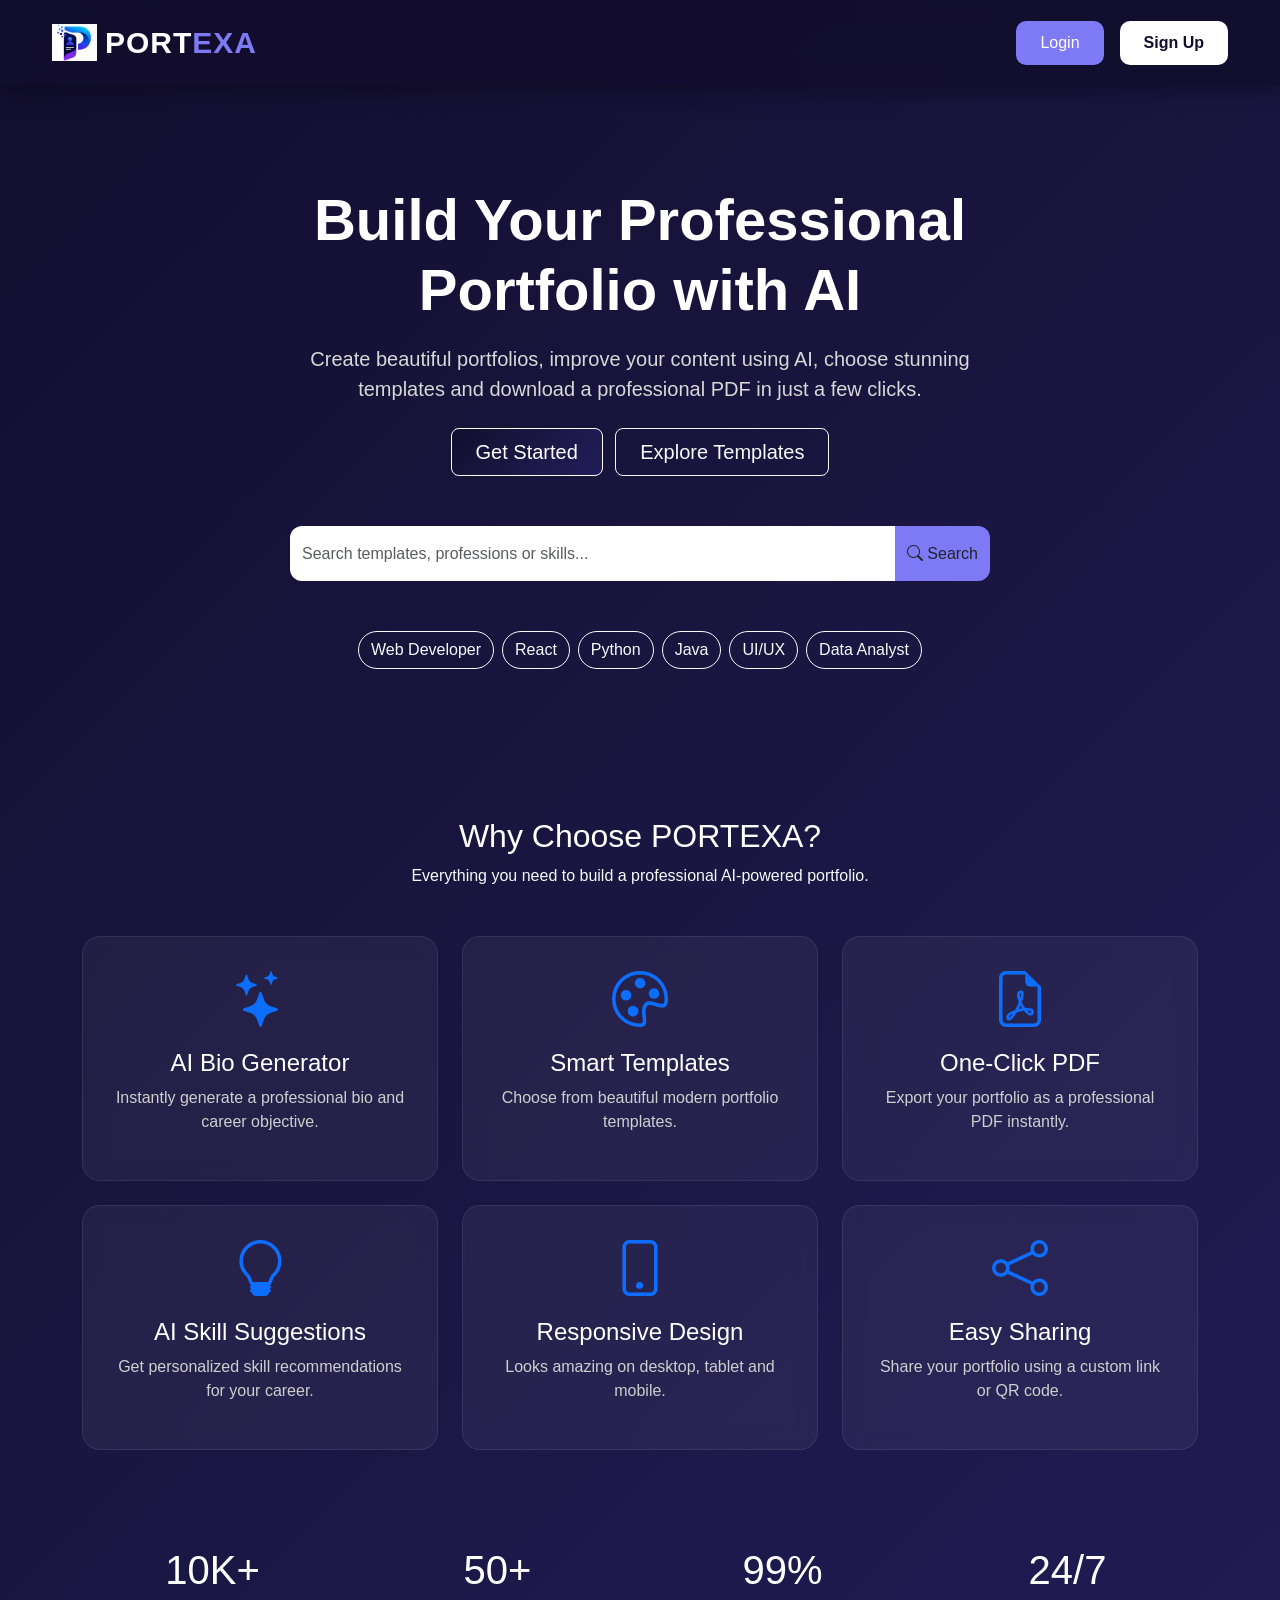
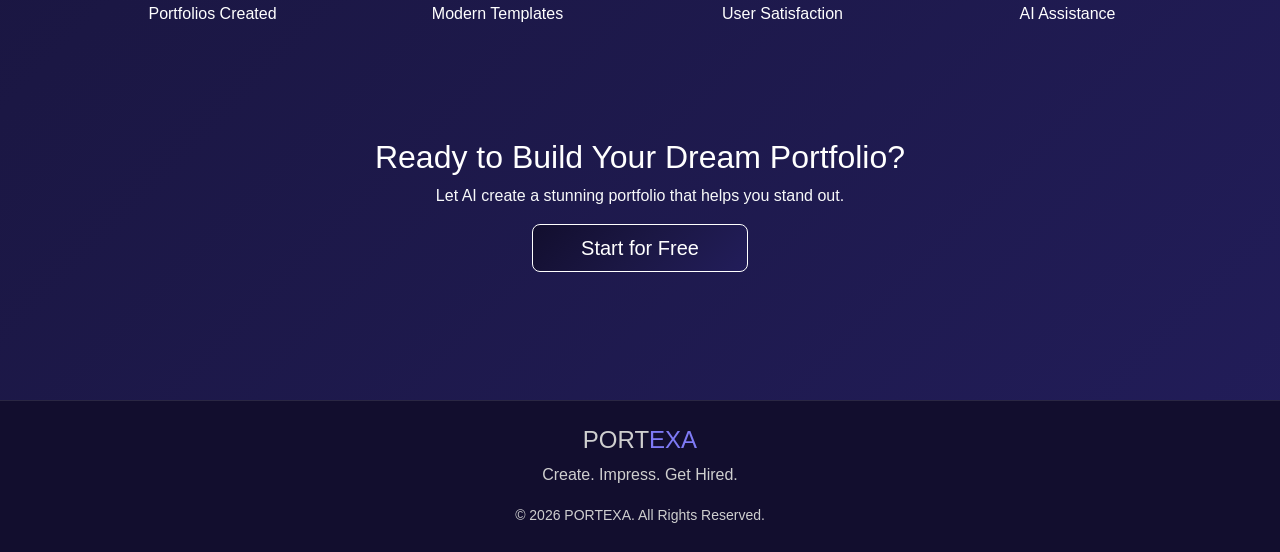
==== index.html @ ea74ff74 "Initialized" ====
<!DOCTYPE html>
<html lang="en">
<head>
    <meta charset="UTF-8">
    <meta name="viewport" content="width=device-width, initial-scale=1.0">
    <title>PORTEXA | AI Portfolio Generator</title>

    <!-- Bootstrap CSS -->
    <link href="https://cdn.jsdelivr.net/npm/bootstrap@5.3.8/dist/css/bootstrap.min.css" rel="stylesheet">

    <!-- Bootstrap Icons -->
    <link rel="stylesheet" href="https://cdn.jsdelivr.net/npm/bootstrap-icons@1.13.1/font/bootstrap-icons.min.css">

    <!-- Your CSS -->
    <link rel="stylesheet" href="Index.css">
</head>
<body>

<!-- ================= NAVBAR ================= -->

<nav class="navbar navbar-expand-lg custom-navbar">

    <div class="container-fluid">

        <a class="navbar-brand logo d-flex align-items-center" href="#">

            <img src="logo.png" width="45" class="me-2">

            <span class="logo-text">
                PORT<span class="link">EXA</span>
            </span>

        </a>

        <div class="ms-auto d-flex gap-3">

            <button class="btn login-btn"
                onclick="location.href='login.html'">
                Login
            </button>

            <button class="btn signup-btn"
                onclick="location.href='signup.html'">
                Sign Up
            </button>

        </div>

    </div>

</nav>

<!-- ================= HERO ================= -->

<section class="hero">

    <div class="container">

        <h1>
            Build Your Professional <br>
            Portfolio with AI
        </h1>

        <p>
            Create beautiful portfolios, improve your content using AI,
            choose stunning templates and download a professional PDF
            in just a few clicks.
        </p>

        <div class="mt-4">

            <button class="btn btn-primary btn-lg px-4 gs"
              onclick="location.href='signup.html'">
                Get Started
            </button>

            <button class="btn btn-outline-light btn-lg px-4 ms-2 "
            onclick="location.href='templates.html'">
                Explore Templates
            </button>

        </div>

        <!-- Search -->

        <div class="search-box">

            <div class="input-group">

                <input
                    type="text"
                    class="form-control"
                    placeholder="Search templates, professions or skills...">

                <button class="btn">
                    <i class="bi bi-search "></i>
                    Search
                </button>

            </div>

        </div>

        <!-- Suggestions -->

        <div class="d-flex justify-content-center flex-wrap gap-2">

            <button class="btn btn-outline-light rounded-pill">
                Web Developer
            </button>

            <button class="btn btn-outline-light rounded-pill">
                React
            </button>

            <button class="btn btn-outline-light rounded-pill">
                Python
            </button>

            <button class="btn btn-outline-light rounded-pill">
                Java
            </button>

            <button class="btn btn-outline-light rounded-pill">
                UI/UX
            </button>

            <button class="btn btn-outline-light rounded-pill">
                Data Analyst
            </button>

        </div>

    </div>

</section>

<!-- ================= FEATURES ================= -->

<section class="container py-5">

    <div class="text-center mb-5">

        <h2>Why Choose PORTEXA?</h2>

        <p class="text-light">
            Everything you need to build a professional AI-powered portfolio.
        </p>

    </div>

    <div class="row g-4">

        <div class="col-md-4">

            <div class="feature-card text-center">

                <i class="bi bi-stars display-4 text-primary"></i>

                <h4>AI Bio Generator</h4>

                <p>
                    Instantly generate a professional bio and career objective.
                </p>

            </div>

        </div>

        <div class="col-md-4">

            <div class="feature-card text-center">

                <i class="bi bi-palette display-4 text-primary"></i>

                <h4>Smart Templates</h4>

                <p>
                    Choose from beautiful modern portfolio templates.
                </p>

            </div>

        </div>

        <div class="col-md-4">

            <div class="feature-card text-center">

                <i class="bi bi-file-earmark-pdf display-4 text-primary"></i>

                <h4>One-Click PDF</h4>

                <p>
                    Export your portfolio as a professional PDF instantly.
                </p>

            </div>

        </div>

        <div class="col-md-4">

            <div class="feature-card text-center">

                <i class="bi bi-lightbulb display-4 text-primary"></i>

                <h4>AI Skill Suggestions</h4>

                <p>
                    Get personalized skill recommendations for your career.
                </p>

            </div>

        </div>

        <div class="col-md-4">

            <div class="feature-card text-center">

                <i class="bi bi-phone display-4 text-primary"></i>

                <h4>Responsive Design</h4>

                <p>
                    Looks amazing on desktop, tablet and mobile.
                </p>

            </div>

        </div>

        <div class="col-md-4">

            <div class="feature-card text-center">

                <i class="bi bi-share display-4 text-primary"></i>

                <h4>Easy Sharing</h4>

                <p>
                    Share your portfolio using a custom link or QR code.
                </p>

            </div>

        </div>

    </div>

</section>

<!-- ================= STATS ================= -->

<section class="container py-5">

    <div class="row text-center">

        <div class="col-md-3">
            <h1>10K+</h1>
            <p>Portfolios Created</p>
        </div>

        <div class="col-md-3">
            <h1>50+</h1>
            <p>Modern Templates</p>
        </div>

        <div class="col-md-3">
            <h1>99%</h1>
            <p>User Satisfaction</p>
        </div>

        <div class="col-md-3">
            <h1>24/7</h1>
            <p>AI Assistance</p>
        </div>

    </div>

</section>

<!-- ================= CTA ================= -->

<section class="container text-center py-5">

    <h2>Ready to Build Your Dream Portfolio?</h2>

    <p class="text-light">
        Let AI create a stunning portfolio that helps you stand out.
    </p>

    <button class="btn btn-primary btn-lg px-5 gs">
        Start for Free
    </button>

</section>

<!-- ================= FOOTER ================= -->

<footer>

    <h4>
        PORT<span class="link">EXA</span>
    </h4>

    <p>
        Create. Impress. Get Hired.
    </p>

    <small>
        © 2026 PORTEXA. All Rights Reserved.
    </small>

</footer>

<script src="https://cdn.jsdelivr.net/npm/bootstrap@5.3.8/dist/js/bootstrap.bundle.min.js"></script>

</body>
</html>
---- Index.css ----
*{
    margin: 0;
    padding: 0;
    box-sizing: border-box;
}

body{
    min-height: 100vh;
    background: linear-gradient(135deg,#120e2e,#1b1744,#221d5a);
    font-family: 'Segoe UI', Tahoma, Geneva, Verdana, sans-serif;
    color: #fff;
}

/* ================= NAVBAR ================= */
.container-fluid{
    display: flex;
    justify-content: space-between;
    align-items: center;
}

.custom-navbar{
    background: rgba(18,14,46,0.95);
    backdrop-filter: blur(12px);
    padding: 15px 40px;
    box-shadow: 0 5px 20px rgba(0,0,0,.35);
}

.logo{
    text-decoration: none;
    color: white;
    font-weight: 700;
    transition: .3s;
}

.logo:hover{
    color: white;
}

.logo-text{
    font-size: 30px;
    letter-spacing: 1px;
}

.logo-text:hover{
    text-decoration: none;
}

.link{
    color: #7e7af5;
}

/* ================= BUTTONS ================= */

.login-btn{
    background: #7e7af5;
    color: white;
    border: 2px solid #7e7af5;
    border-radius: 10px;
    padding: 8px 22px;
    transition: .3s;
}

.login-btn:hover{
    transform: translateY(-4px);
    background: #6965dd;
    border-color: #6965dd;
    box-shadow: 0 10px 25px rgba(126,122,245,.45);
}

.signup-btn{
    background: white;
    color: #120e2e;
    border: 2px solid white;
    border-radius: 10px;
    padding: 8px 22px;
    font-weight: 600;
    transition: .3s;
}

.signup-btn:hover{
    background: #6965dd;
    color: white;
    border-color: #6965dd;
    transform: translateY(-4px);
    box-shadow: 0 10px 25px rgba(126,122,245,.45);
}

/* ================= HERO ================= */

.hero{
    padding: 100px 0;
    text-align: center;
}

.hero h1{
    font-size: 58px;
    font-weight: 700;
    margin-bottom: 20px;
}

.hero p{
    font-size: 20px;
    color: #d8d8d8;
    max-width: 750px;
    margin: auto;
}
.gs { 
  background: linear-gradient(135deg,#120e2e,#1b1744,#221d5a);
  border-color: white;
}


/* ================= SEARCH ================= */

.search-box{
    max-width: 700px;
    margin: 50px auto;
}

.search-box .form-control{
    height: 55px;
    border-radius: 12px 0 0 12px;
    border: none;
}

.search-box .btn{
    border-radius: 0 12px 12px 0;
    background: #7e7af5;
    border: none;
}

.search-box .btn:hover{
    background: #6965dd;
}

/* ================= FEATURE CARDS ================= */

.feature-card{
    background: rgba(255,255,255,.05);
    border: 1px solid rgba(255,255,255,.08);
    border-radius: 18px;
    padding: 30px;
    transition: .35s;
    backdrop-filter: blur(10px);
    height: 100%;
}

.feature-card:hover{
    transform: translateY(-8px);
    box-shadow: 0 15px 35px rgba(126,122,245,.30);
    border-color: #7e7af5;
}

.feature-card h4{
    color: white;
    margin-top: 15px;
}

.feature-card p{
    color: #cfcfcf;
}

/* ================= FOOTER ================= */

footer{
    background: #120e2e;
    text-align: center;
    padding: 25px;
    margin-top: 80px;
    color: #cfcfcf;
    border-top: 1px solid rgba(255,255,255,.1);
}
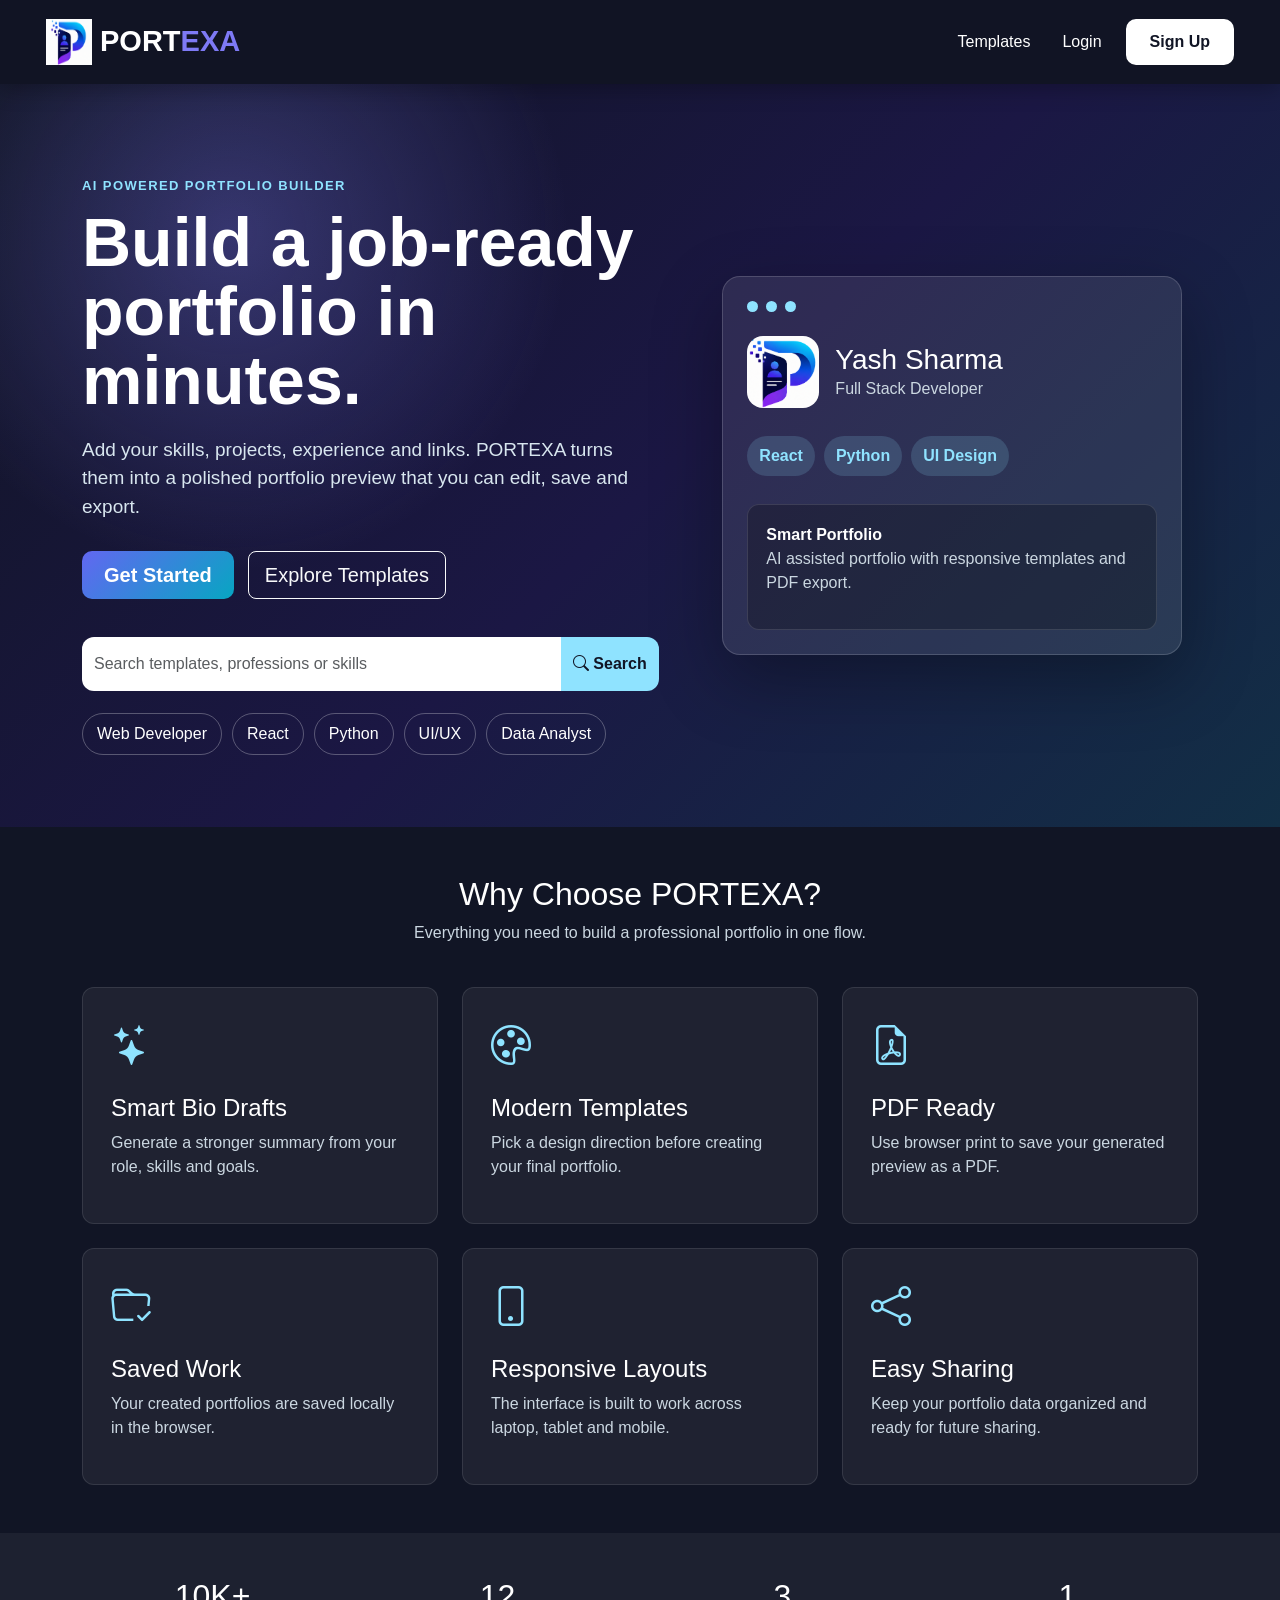
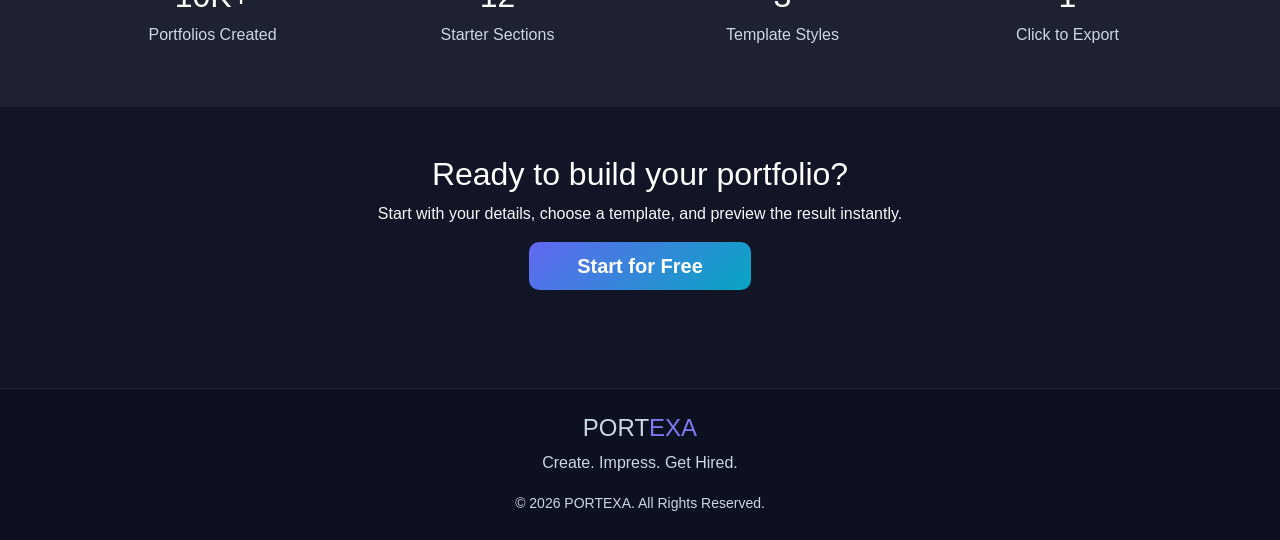
==== commit b3c589e1: "updated" ====
--- a/index.html
+++ b/index.html
@@ -1,321 +1,173 @@
-<!DOCTYPE html>
+﻿<!DOCTYPE html>
 <html lang="en">
 <head>
     <meta charset="UTF-8">
     <meta name="viewport" content="width=device-width, initial-scale=1.0">
     <title>PORTEXA | AI Portfolio Generator</title>
-
-    <!-- Bootstrap CSS -->
     <link href="https://cdn.jsdelivr.net/npm/bootstrap@5.3.8/dist/css/bootstrap.min.css" rel="stylesheet">
-
-    <!-- Bootstrap Icons -->
     <link rel="stylesheet" href="https://cdn.jsdelivr.net/npm/bootstrap-icons@1.13.1/font/bootstrap-icons.min.css">
-
-    <!-- Your CSS -->
     <link rel="stylesheet" href="Index.css">
 </head>
 <body>
+    <nav class="navbar navbar-expand-lg custom-navbar">
+        <div class="container-fluid">
+            <a class="navbar-brand logo d-flex align-items-center" href="index.html">
+                <img src="logo.png" width="46" height="46" class="me-2" alt="PORTEXA logo">
+                <span class="logo-text">PORT<span class="link">EXA</span></span>
+            </a>
 
-<!-- ================= NAVBAR ================= -->
-
-<nav class="navbar navbar-expand-lg custom-navbar">
-
-    <div class="container-fluid">
-
-        <a class="navbar-brand logo d-flex align-items-center" href="#">
-
-            <img src="logo.png" width="45" class="me-2">
-
-            <span class="logo-text">
-                PORT<span class="link">EXA</span>
-            </span>
-
-        </a>
-
-        <div class="ms-auto d-flex gap-3">
-
-            <button class="btn login-btn"
-                onclick="location.href='login.html'">
-                Login
+            <button class="navbar-toggler" type="button" data-bs-toggle="collapse" data-bs-target="#mainNav" aria-controls="mainNav" aria-expanded="false" aria-label="Toggle navigation">
+                <span class="navbar-toggler-icon"></span>
             </button>
 
-            <button class="btn signup-btn"
-                onclick="location.href='signup.html'">
-                Sign Up
-            </button>
+            <div class="collapse navbar-collapse" id="mainNav">
+                <div class="navbar-nav ms-auto align-items-lg-center gap-lg-3">
+                    <a class="nav-link" href="templates.html">Templates</a>
+                    <a class="nav-link" href="login.html">Login</a>
+                    <a class="btn signup-btn" href="signup.html">Sign Up</a>
+                </div>
+            </div>
+        </div>
+    </nav>
 
-        </div>
+    <main>
+        <section class="hero">
+            <div class="container">
+                <div class="hero-grid">
+                    <div class="hero-copy">
+                        <p class="eyebrow">AI powered portfolio builder</p>
+                        <h1>Build a job-ready portfolio in minutes.</h1>
+                        <p class="hero-text">
+                            Add your skills, projects, experience and links. PORTEXA turns them into a polished portfolio preview that you can edit, save and export.
+                        </p>
 
-    </div>
+                        <div class="hero-actions">
+                            <a class="btn btn-primary btn-lg gs" href="create.html">Get Started</a>
+                            <a class="btn btn-outline-light btn-lg" href="templates.html">Explore Templates</a>
+                        </div>
 
-</nav>
+                        <form class="search-box" action="templates.html">
+                            <div class="input-group">
+                                <input name="q" type="text" class="form-control" placeholder="Search templates, professions or skills">
+                                <button class="btn" type="submit">
+                                    <i class="bi bi-search"></i>
+                                    Search
+                                </button>
+                            </div>
+                        </form>
 
-<!-- ================= HERO ================= -->
+                        <div class="quick-tags">
+                            <a href="templates.html?q=developer">Web Developer</a>
+                            <a href="templates.html?q=react">React</a>
+                            <a href="templates.html?q=python">Python</a>
+                            <a href="templates.html?q=ui">UI/UX</a>
+                            <a href="templates.html?q=data">Data Analyst</a>
+                        </div>
+                    </div>
 
-<section class="hero">
+                    <div class="hero-panel" aria-label="Portfolio preview example">
+                        <div class="preview-window">
+                            <div class="window-top">
+                                <span></span><span></span><span></span>
+                            </div>
+                            <div class="profile-line">
+                                <img src="logo.png" alt="">
+                                <div>
+                                    <h3>Yash Sharma</h3>
+                                    <p>Full Stack Developer</p>
+                                </div>
+                            </div>
+                            <div class="skill-row">
+                                <span>React</span>
+                                <span>Python</span>
+                                <span>UI Design</span>
+                            </div>
+                            <div class="project-card">
+                                <strong>Smart Portfolio</strong>
+                                <p>AI assisted portfolio with responsive templates and PDF export.</p>
+                            </div>
+                        </div>
+                    </div>
+                </div>
+            </div>
+        </section>
 
-    <div class="container">
-
-        <h1>
-            Build Your Professional <br>
-            Portfolio with AI
-        </h1>
-
-        <p>
-            Create beautiful portfolios, improve your content using AI,
-            choose stunning templates and download a professional PDF
-            in just a few clicks.
-        </p>
-
-        <div class="mt-4">
-
-            <button class="btn btn-primary btn-lg px-4 gs"
-              onclick="location.href='signup.html'">
-                Get Started
-            </button>
-
-            <button class="btn btn-outline-light btn-lg px-4 ms-2 "
-            onclick="location.href='templates.html'">
-                Explore Templates
-            </button>
-
-        </div>
-
-        <!-- Search -->
-
-        <div class="search-box">
-
-            <div class="input-group">
-
-                <input
-                    type="text"
-                    class="form-control"
-                    placeholder="Search templates, professions or skills...">
-
-                <button class="btn">
-                    <i class="bi bi-search "></i>
-                    Search
-                </button>
-
+        <section class="container py-5">
+            <div class="section-heading">
+                <h2>Why Choose PORTEXA?</h2>
+                <p>Everything you need to build a professional portfolio in one flow.</p>
             </div>
 
-        </div>
+            <div class="row g-4">
+                <div class="col-md-4">
+                    <div class="feature-card">
+                        <i class="bi bi-stars"></i>
+                        <h4>Smart Bio Drafts</h4>
+                        <p>Generate a stronger summary from your role, skills and goals.</p>
+                    </div>
+                </div>
+                <div class="col-md-4">
+                    <div class="feature-card">
+                        <i class="bi bi-palette"></i>
+                        <h4>Modern Templates</h4>
+                        <p>Pick a design direction before creating your final portfolio.</p>
+                    </div>
+                </div>
+                <div class="col-md-4">
+                    <div class="feature-card">
+                        <i class="bi bi-file-earmark-pdf"></i>
+                        <h4>PDF Ready</h4>
+                        <p>Use browser print to save your generated preview as a PDF.</p>
+                    </div>
+                </div>
+                <div class="col-md-4">
+                    <div class="feature-card">
+                        <i class="bi bi-folder-check"></i>
+                        <h4>Saved Work</h4>
+                        <p>Your created portfolios are saved locally in the browser.</p>
+                    </div>
+                </div>
+                <div class="col-md-4">
+                    <div class="feature-card">
+                        <i class="bi bi-phone"></i>
+                        <h4>Responsive Layouts</h4>
+                        <p>The interface is built to work across laptop, tablet and mobile.</p>
+                    </div>
+                </div>
+                <div class="col-md-4">
+                    <div class="feature-card">
+                        <i class="bi bi-share"></i>
+                        <h4>Easy Sharing</h4>
+                        <p>Keep your portfolio data organized and ready for future sharing.</p>
+                    </div>
+                </div>
+            </div>
+        </section>
 
-        <!-- Suggestions -->
+        <section class="stats-band">
+            <div class="container">
+                <div class="row text-center g-4">
+                    <div class="col-6 col-md-3"><h2>10K+</h2><p>Portfolios Created</p></div>
+                    <div class="col-6 col-md-3"><h2>12</h2><p>Starter Sections</p></div>
+                    <div class="col-6 col-md-3"><h2>3</h2><p>Template Styles</p></div>
+                    <div class="col-6 col-md-3"><h2>1</h2><p>Click to Export</p></div>
+                </div>
+            </div>
+        </section>
 
-        <div class="d-flex justify-content-center flex-wrap gap-2">
+        <section class="container text-center py-5">
+            <h2>Ready to build your portfolio?</h2>
+            <p class="text-light">Start with your details, choose a template, and preview the result instantly.</p>
+            <a class="btn btn-primary btn-lg px-5 gs" href="create.html">Start for Free</a>
+        </section>
+    </main>
 
-            <button class="btn btn-outline-light rounded-pill">
-                Web Developer
-            </button>
+    <footer>
+        <h4>PORT<span class="link">EXA</span></h4>
+        <p>Create. Impress. Get Hired.</p>
+        <small>&copy; 2026 PORTEXA. All Rights Reserved.</small>
+    </footer>
 
-            <button class="btn btn-outline-light rounded-pill">
-                React
-            </button>
-
-            <button class="btn btn-outline-light rounded-pill">
-                Python
-            </button>
-
-            <button class="btn btn-outline-light rounded-pill">
-                Java
-            </button>
-
-            <button class="btn btn-outline-light rounded-pill">
-                UI/UX
-            </button>
-
-            <button class="btn btn-outline-light rounded-pill">
-                Data Analyst
-            </button>
-
-        </div>
-
-    </div>
-
-</section>
-
-<!-- ================= FEATURES ================= -->
-
-<section class="container py-5">
-
-    <div class="text-center mb-5">
-
-        <h2>Why Choose PORTEXA?</h2>
-
-        <p class="text-light">
-            Everything you need to build a professional AI-powered portfolio.
-        </p>
-
-    </div>
-
-    <div class="row g-4">
-
-        <div class="col-md-4">
-
-            <div class="feature-card text-center">
-
-                <i class="bi bi-stars display-4 text-primary"></i>
-
-                <h4>AI Bio Generator</h4>
-
-                <p>
-                    Instantly generate a professional bio and career objective.
-                </p>
-
-            </div>
-
-        </div>
-
-        <div class="col-md-4">
-
-            <div class="feature-card text-center">
-
-                <i class="bi bi-palette display-4 text-primary"></i>
-
-                <h4>Smart Templates</h4>
-
-                <p>
-                    Choose from beautiful modern portfolio templates.
-                </p>
-
-            </div>
-
-        </div>
-
-        <div class="col-md-4">
-
-            <div class="feature-card text-center">
-
-                <i class="bi bi-file-earmark-pdf display-4 text-primary"></i>
-
-                <h4>One-Click PDF</h4>
-
-                <p>
-                    Export your portfolio as a professional PDF instantly.
-                </p>
-
-            </div>
-
-        </div>
-
-        <div class="col-md-4">
-
-            <div class="feature-card text-center">
-
-                <i class="bi bi-lightbulb display-4 text-primary"></i>
-
-                <h4>AI Skill Suggestions</h4>
-
-                <p>
-                    Get personalized skill recommendations for your career.
-                </p>
-
-            </div>
-
-        </div>
-
-        <div class="col-md-4">
-
-            <div class="feature-card text-center">
-
-                <i class="bi bi-phone display-4 text-primary"></i>
-
-                <h4>Responsive Design</h4>
-
-                <p>
-                    Looks amazing on desktop, tablet and mobile.
-                </p>
-
-            </div>
-
-        </div>
-
-        <div class="col-md-4">
-
-            <div class="feature-card text-center">
-
-                <i class="bi bi-share display-4 text-primary"></i>
-
-                <h4>Easy Sharing</h4>
-
-                <p>
-                    Share your portfolio using a custom link or QR code.
-                </p>
-
-            </div>
-
-        </div>
-
-    </div>
-
-</section>
-
-<!-- ================= STATS ================= -->
-
-<section class="container py-5">
-
-    <div class="row text-center">
-
-        <div class="col-md-3">
-            <h1>10K+</h1>
-            <p>Portfolios Created</p>
-        </div>
-
-        <div class="col-md-3">
-            <h1>50+</h1>
-            <p>Modern Templates</p>
-        </div>
-
-        <div class="col-md-3">
-            <h1>99%</h1>
-            <p>User Satisfaction</p>
-        </div>
-
-        <div class="col-md-3">
-            <h1>24/7</h1>
-            <p>AI Assistance</p>
-        </div>
-
-    </div>
-
-</section>
-
-<!-- ================= CTA ================= -->
-
-<section class="container text-center py-5">
-
-    <h2>Ready to Build Your Dream Portfolio?</h2>
-
-    <p class="text-light">
-        Let AI create a stunning portfolio that helps you stand out.
-    </p>
-
-    <button class="btn btn-primary btn-lg px-5 gs">
-        Start for Free
-    </button>
-
-</section>
-
-<!-- ================= FOOTER ================= -->
-
-<footer>
-
-    <h4>
-        PORT<span class="link">EXA</span>
-    </h4>
-
-    <p>
-        Create. Impress. Get Hired.
-    </p>
-
-    <small>
-        © 2026 PORTEXA. All Rights Reserved.
-    </small>
-
-</footer>
-
-<script src="https://cdn.jsdelivr.net/npm/bootstrap@5.3.8/dist/js/bootstrap.bundle.min.js"></script>
-
+    <script src="https://cdn.jsdelivr.net/npm/bootstrap@5.3.8/dist/js/bootstrap.bundle.min.js"></script>
 </body>
-</html>+</html>
--- a/Index.css
+++ b/Index.css
@@ -1,172 +1,300 @@
-*{
+﻿* {
     margin: 0;
     padding: 0;
     box-sizing: border-box;
 }
 
-body{
+body {
     min-height: 100vh;
-    background: linear-gradient(135deg,#120e2e,#1b1744,#221d5a);
-    font-family: 'Segoe UI', Tahoma, Geneva, Verdana, sans-serif;
+    background: #111525;
     color: #fff;
-}
-
-/* ================= NAVBAR ================= */
-.container-fluid{
-    display: flex;
-    justify-content: space-between;
+    font-family: "Segoe UI", Tahoma, Geneva, Verdana, sans-serif;
+}
+
+.custom-navbar {
+    background: rgba(17, 21, 37, 0.94);
+    backdrop-filter: blur(12px);
+    padding: 14px 34px;
+    box-shadow: 0 5px 20px rgba(0, 0, 0, 0.28);
+}
+
+.logo,
+.nav-link {
+    color: #fff;
+}
+
+.logo {
+    text-decoration: none;
+    font-weight: 800;
+}
+
+.logo:hover,
+.nav-link:hover {
+    color: #8fe3ff;
+}
+
+.logo-text {
+    font-size: 29px;
+    letter-spacing: 0;
+}
+
+.link {
+    color: #7e7af5;
+}
+
+.signup-btn,
+.login-btn,
+.gs {
+    border-radius: 10px;
+    padding: 9px 22px;
+    font-weight: 700;
+}
+
+.signup-btn {
+    background: #fff;
+    color: #111525;
+    border: 2px solid #fff;
+}
+
+.signup-btn:hover {
+    background: #8fe3ff;
+    border-color: #8fe3ff;
+    color: #111525;
+}
+
+.hero {
+    padding: 92px 0 72px;
+    background:
+        radial-gradient(circle at 18% 20%, rgba(126, 122, 245, 0.32), transparent 28%),
+        linear-gradient(135deg, #111525 0%, #1b1744 52%, #122f46 100%);
+}
+
+.hero-grid {
+    display: grid;
+    grid-template-columns: minmax(0, 1.08fr) minmax(320px, 0.92fr);
+    gap: 48px;
     align-items: center;
 }
 
-.custom-navbar{
-    background: rgba(18,14,46,0.95);
-    backdrop-filter: blur(12px);
-    padding: 15px 40px;
-    box-shadow: 0 5px 20px rgba(0,0,0,.35);
-}
-
-.logo{
-    text-decoration: none;
-    color: white;
-    font-weight: 700;
-    transition: .3s;
-}
-
-.logo:hover{
-    color: white;
-}
-
-.logo-text{
-    font-size: 30px;
-    letter-spacing: 1px;
-}
-
-.logo-text:hover{
-    text-decoration: none;
-}
-
-.link{
-    color: #7e7af5;
-}
-
-/* ================= BUTTONS ================= */
-
-.login-btn{
-    background: #7e7af5;
-    color: white;
-    border: 2px solid #7e7af5;
-    border-radius: 10px;
-    padding: 8px 22px;
-    transition: .3s;
-}
-
-.login-btn:hover{
-    transform: translateY(-4px);
-    background: #6965dd;
-    border-color: #6965dd;
-    box-shadow: 0 10px 25px rgba(126,122,245,.45);
-}
-
-.signup-btn{
-    background: white;
-    color: #120e2e;
-    border: 2px solid white;
-    border-radius: 10px;
-    padding: 8px 22px;
-    font-weight: 600;
-    transition: .3s;
-}
-
-.signup-btn:hover{
-    background: #6965dd;
-    color: white;
-    border-color: #6965dd;
-    transform: translateY(-4px);
-    box-shadow: 0 10px 25px rgba(126,122,245,.45);
-}
-
-/* ================= HERO ================= */
-
-.hero{
-    padding: 100px 0;
-    text-align: center;
-}
-
-.hero h1{
-    font-size: 58px;
-    font-weight: 700;
+.eyebrow {
+    color: #8fe3ff;
+    text-transform: uppercase;
+    font-size: 13px;
+    font-weight: 800;
+    letter-spacing: 1.4px;
+    margin-bottom: 12px;
+}
+
+.hero h1 {
+    font-size: clamp(40px, 7vw, 68px);
+    line-height: 1.02;
+    font-weight: 800;
     margin-bottom: 20px;
-}
-
-.hero p{
-    font-size: 20px;
-    color: #d8d8d8;
-    max-width: 750px;
-    margin: auto;
-}
-.gs { 
-  background: linear-gradient(135deg,#120e2e,#1b1744,#221d5a);
-  border-color: white;
-}
-
-
-/* ================= SEARCH ================= */
-
-.search-box{
+    max-width: 760px;
+}
+
+.hero-text {
+    font-size: 19px;
+    color: #d8e6ef;
     max-width: 700px;
-    margin: 50px auto;
-}
-
-.search-box .form-control{
-    height: 55px;
+}
+
+.hero-actions {
+    display: flex;
+    gap: 14px;
+    flex-wrap: wrap;
+    margin-top: 30px;
+}
+
+.btn-primary,
+.gs {
+    background: linear-gradient(135deg, #6267f1, #07a6c2);
+    border: 0;
+}
+
+.btn-primary:hover,
+.gs:hover {
+    background: linear-gradient(135deg, #5357df, #078ba4);
+}
+
+.search-box {
+    max-width: 710px;
+    margin: 38px 0 22px;
+}
+
+.search-box .form-control {
+    min-height: 54px;
     border-radius: 12px 0 0 12px;
     border: none;
 }
 
-.search-box .btn{
+.search-box .btn {
     border-radius: 0 12px 12px 0;
-    background: #7e7af5;
+    background: #8fe3ff;
+    color: #111525;
     border: none;
-}
-
-.search-box .btn:hover{
-    background: #6965dd;
-}
-
-/* ================= FEATURE CARDS ================= */
-
-.feature-card{
-    background: rgba(255,255,255,.05);
-    border: 1px solid rgba(255,255,255,.08);
+    font-weight: 700;
+}
+
+.quick-tags {
+    display: flex;
+    flex-wrap: wrap;
+    gap: 10px;
+}
+
+.quick-tags a {
+    color: #fff;
+    text-decoration: none;
+    border: 1px solid rgba(255, 255, 255, 0.28);
+    border-radius: 999px;
+    padding: 8px 14px;
+}
+
+.hero-panel {
+    min-height: 440px;
+    display: grid;
+    place-items: center;
+}
+
+.preview-window {
+    width: min(100%, 460px);
+    background: rgba(255, 255, 255, 0.09);
+    border: 1px solid rgba(255, 255, 255, 0.16);
     border-radius: 18px;
-    padding: 30px;
-    transition: .35s;
-    backdrop-filter: blur(10px);
+    padding: 24px;
+    box-shadow: 0 24px 70px rgba(0, 0, 0, 0.32);
+}
+
+.window-top {
+    display: flex;
+    gap: 8px;
+    margin-bottom: 24px;
+}
+
+.window-top span {
+    width: 11px;
+    height: 11px;
+    border-radius: 50%;
+    background: #8fe3ff;
+}
+
+.profile-line {
+    display: flex;
+    gap: 16px;
+    align-items: center;
+}
+
+.profile-line img {
+    width: 72px;
+    height: 72px;
+    object-fit: cover;
+    border-radius: 16px;
+    background: white;
+}
+
+.profile-line h3,
+.profile-line p {
+    margin: 0;
+}
+
+.profile-line p,
+.project-card p,
+.section-heading p,
+.stats-band p {
+    color: #cbd7e1;
+}
+
+.skill-row {
+    display: flex;
+    flex-wrap: wrap;
+    gap: 9px;
+    margin: 28px 0;
+}
+
+.skill-row span {
+    background: rgba(143, 227, 255, 0.16);
+    color: #8fe3ff;
+    border-radius: 999px;
+    padding: 8px 12px;
+    font-weight: 700;
+}
+
+.project-card {
+    background: rgba(0, 0, 0, 0.24);
+    border: 1px solid rgba(255, 255, 255, 0.12);
+    border-radius: 12px;
+    padding: 18px;
+}
+
+.section-heading {
+    text-align: center;
+    max-width: 680px;
+    margin: 0 auto 42px;
+}
+
+.feature-card {
+    background: rgba(255, 255, 255, 0.06);
+    border: 1px solid rgba(255, 255, 255, 0.1);
+    border-radius: 12px;
+    padding: 28px;
+    transition: 0.25s;
     height: 100%;
 }
 
-.feature-card:hover{
-    transform: translateY(-8px);
-    box-shadow: 0 15px 35px rgba(126,122,245,.30);
-    border-color: #7e7af5;
-}
-
-.feature-card h4{
-    color: white;
-    margin-top: 15px;
-}
-
-.feature-card p{
-    color: #cfcfcf;
-}
-
-/* ================= FOOTER ================= */
-
-footer{
-    background: #120e2e;
+.feature-card:hover {
+    transform: translateY(-6px);
+    border-color: #8fe3ff;
+}
+
+.feature-card i {
+    color: #8fe3ff;
+    font-size: 40px;
+}
+
+.feature-card h4 {
+    margin-top: 18px;
+}
+
+.feature-card p {
+    color: #cbd7e1;
+}
+
+.stats-band {
+    padding: 44px 0;
+    background: rgba(255, 255, 255, 0.05);
+}
+
+footer {
+    background: #0d111f;
     text-align: center;
     padding: 25px;
-    margin-top: 80px;
-    color: #cfcfcf;
-    border-top: 1px solid rgba(255,255,255,.1);
-}+    margin-top: 50px;
+    color: #cbd7e1;
+    border-top: 1px solid rgba(255, 255, 255, 0.1);
+}
+
+@media (max-width: 900px) {
+    .hero-grid {
+        grid-template-columns: 1fr;
+    }
+
+    .hero-panel {
+        min-height: auto;
+    }
+}
+
+@media (max-width: 576px) {
+    .custom-navbar {
+        padding: 12px 16px;
+    }
+
+    .search-box .input-group {
+        display: grid;
+    }
+
+    .search-box .form-control,
+    .search-box .btn {
+        width: 100%;
+        border-radius: 12px;
+    }
+}
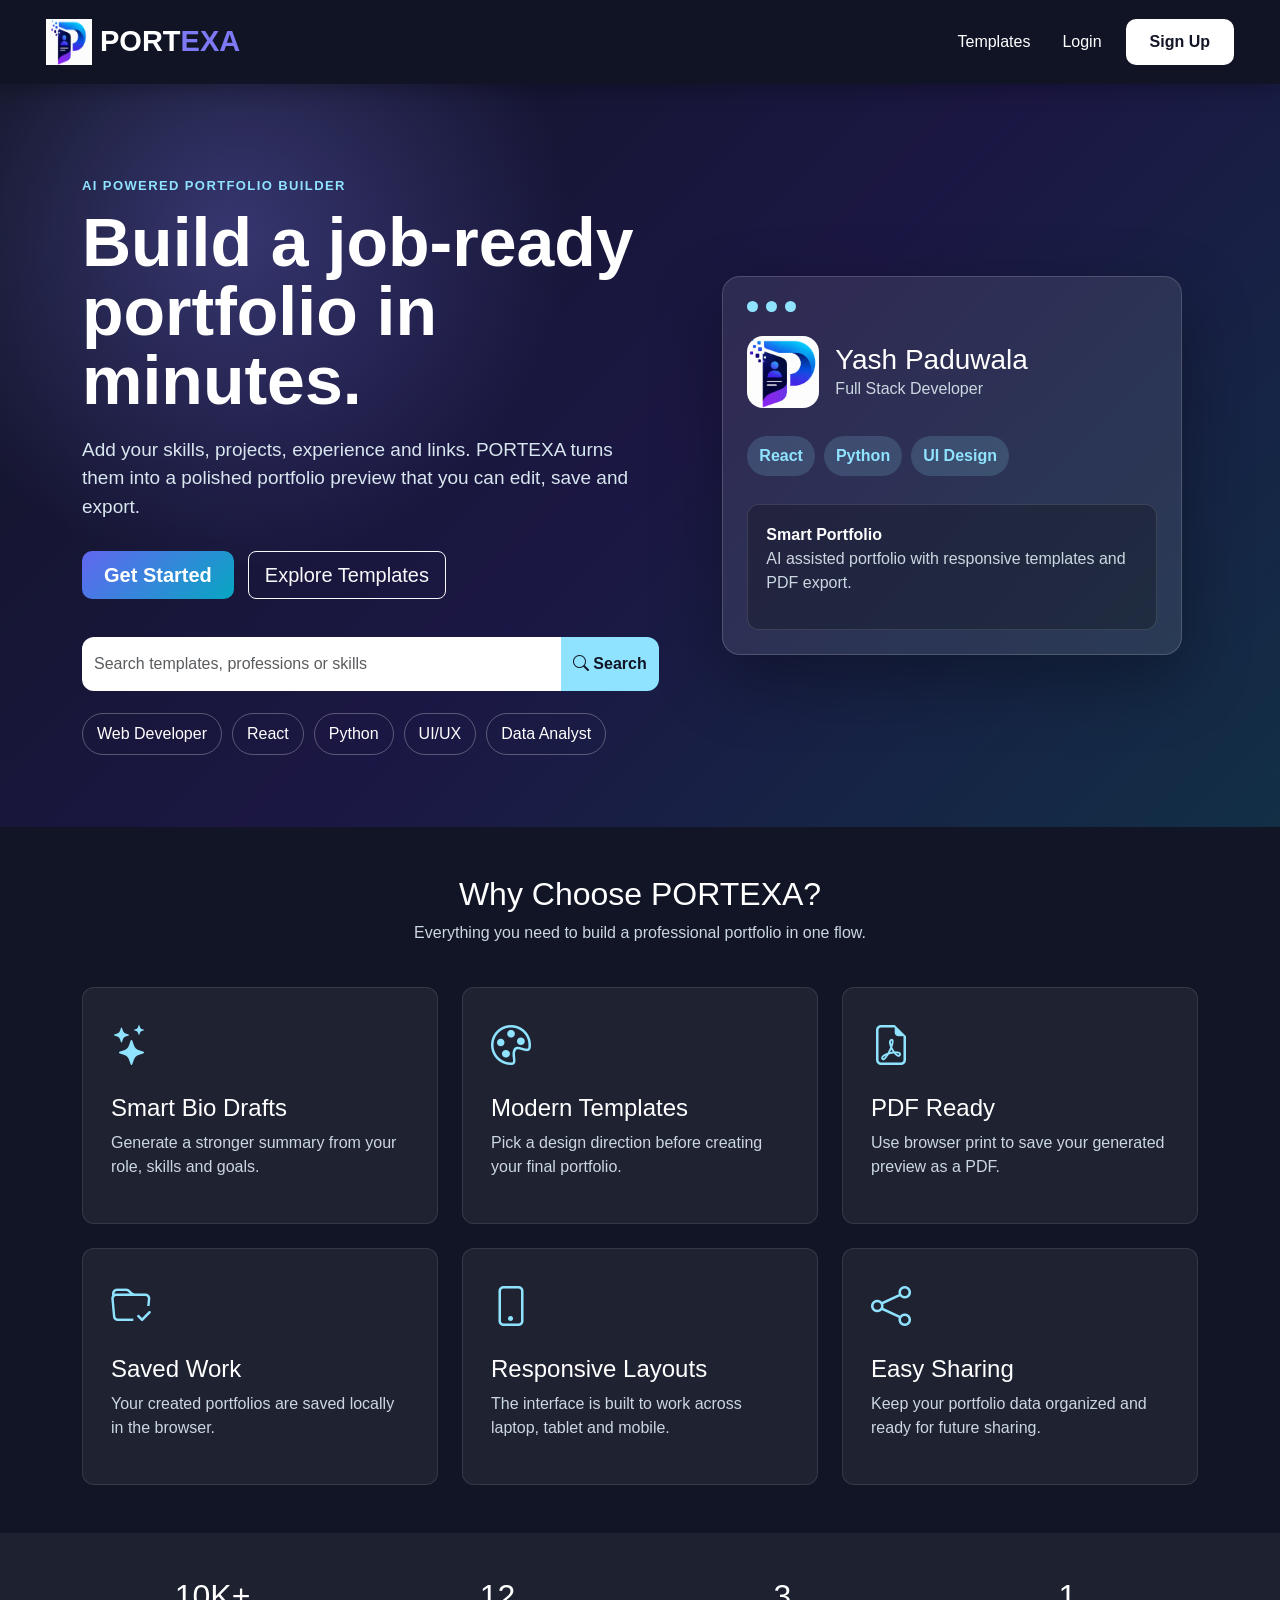
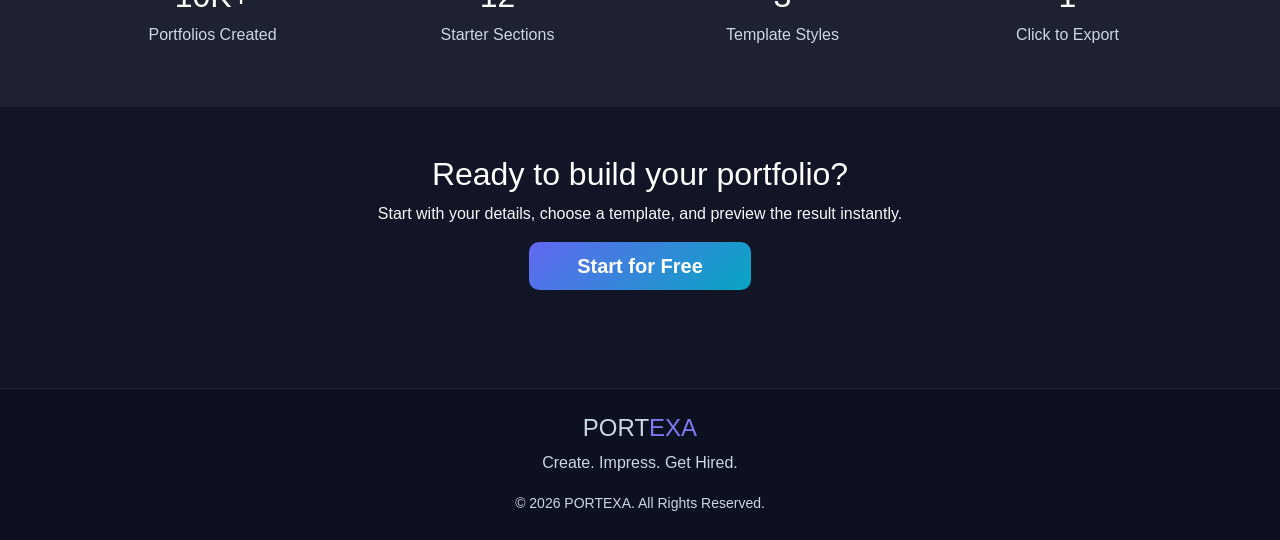
==== commit af123c45: "project" ====
--- a/index.html
+++ b/index.html
@@ -73,7 +73,7 @@
                             <div class="profile-line">
                                 <img src="logo.png" alt="">
                                 <div>
-                                    <h3>Yash Sharma</h3>
+                                    <h3>Yash Paduwala</h3>
                                     <p>Full Stack Developer</p>
                                 </div>
                             </div>
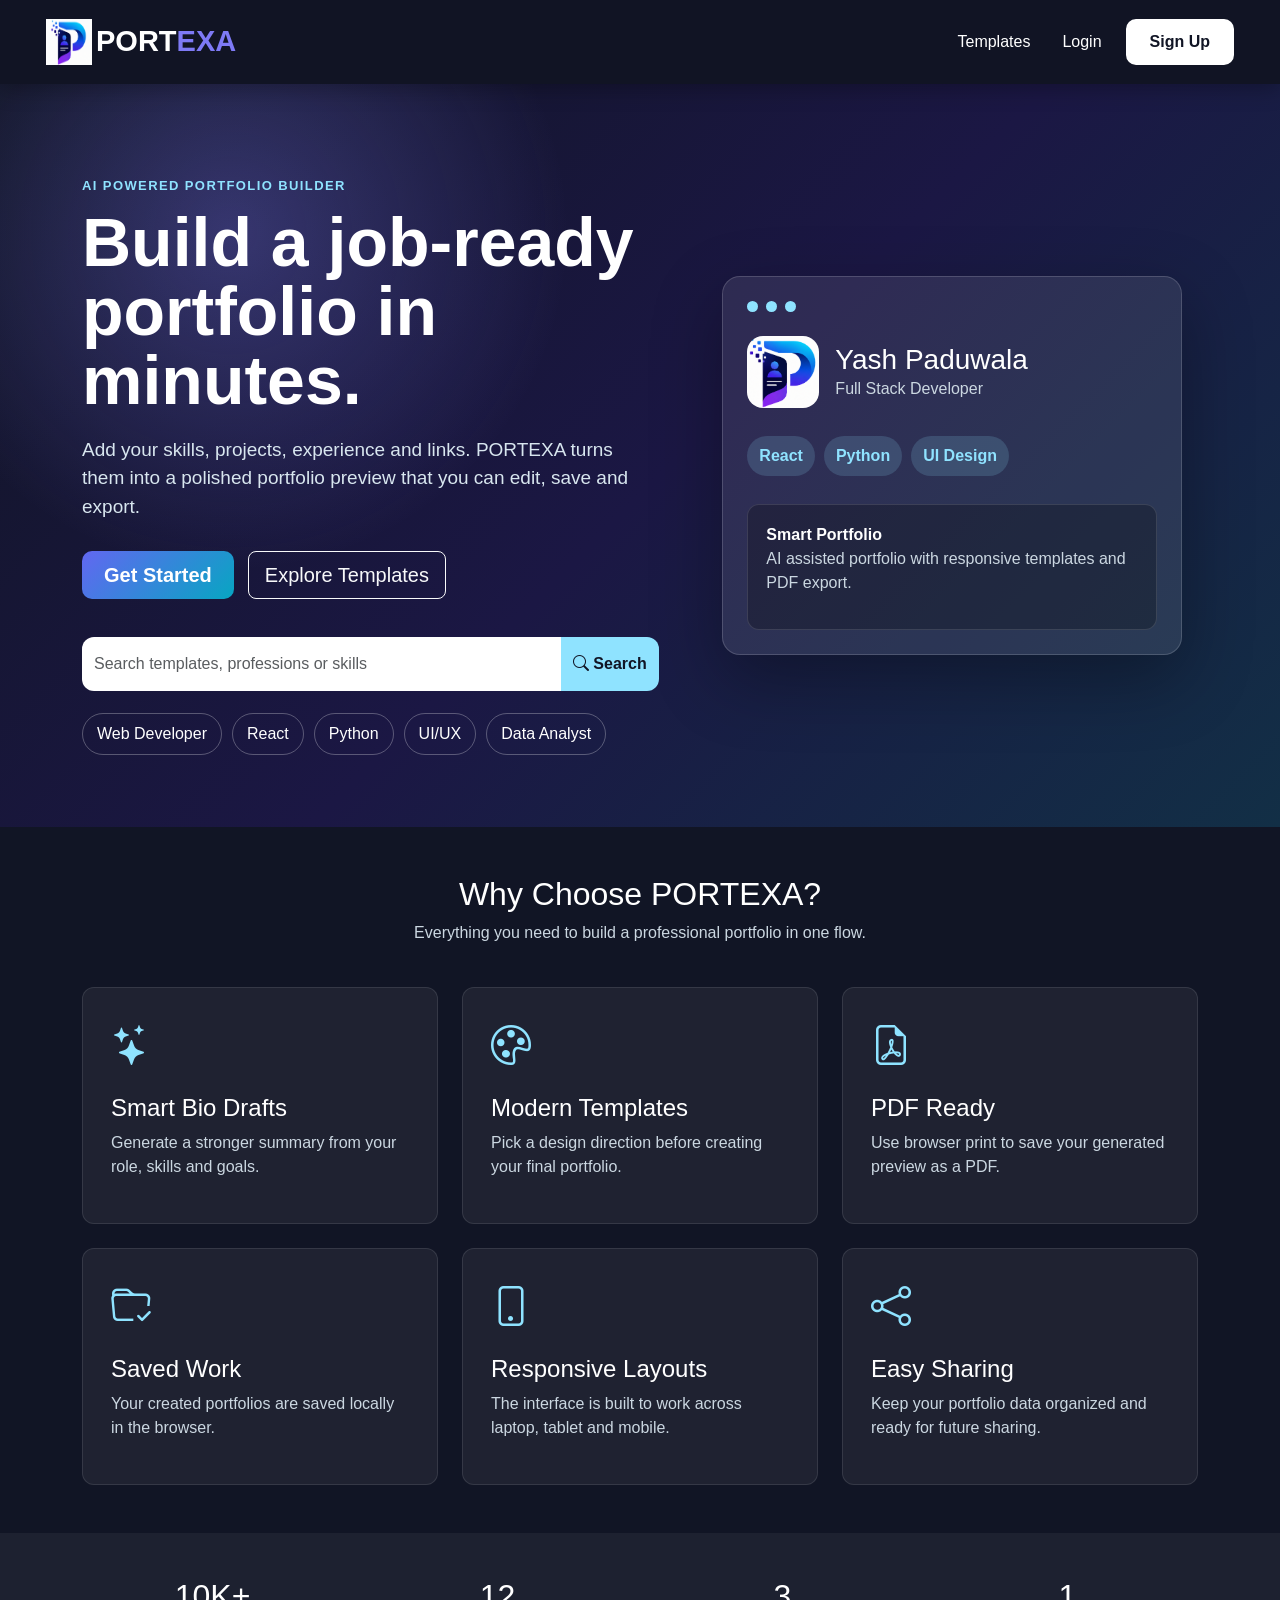
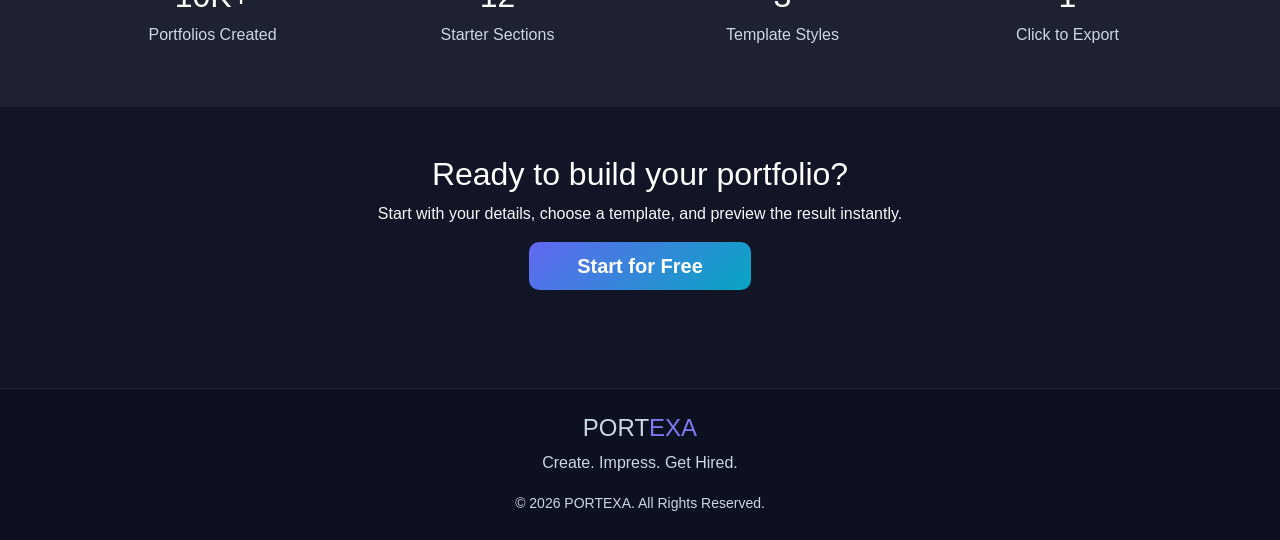
==== commit e2414ce6: "Update portfolio frontend and branding" ====
--- a/index.html
+++ b/index.html
@@ -12,7 +12,7 @@
     <nav class="navbar navbar-expand-lg custom-navbar">
         <div class="container-fluid">
             <a class="navbar-brand logo d-flex align-items-center" href="index.html">
-                <img src="logo.png" width="46" height="46" class="me-2" alt="PORTEXA logo">
+                <img src="logo.png" width="46" height="46" class="me-1" alt="PORTEXA logo">
                 <span class="logo-text">PORT<span class="link">EXA</span></span>
             </a>
 
--- a/Index.css
+++ b/Index.css
@@ -17,7 +17,9 @@
     padding: 14px 34px;
     box-shadow: 0 5px 20px rgba(0, 0, 0, 0.28);
 }
-
+.navbar-toggler-icon {
+    background-image: url("data:image/svg+xml,%3csvg xmlns='http://www.w3.org/2000/svg' viewBox='0 0 30 30'%3e%3cpath stroke='%238fe3ff' stroke-linecap='round' stroke-miterlimit='10' stroke-width='2' d='M4 7h22M4 15h22M4 23h22'/%3e%3c/svg%3e");
+}
 .logo,
 .nav-link {
     color: #fff;
@@ -289,12 +291,20 @@
     }
 
     .search-box .input-group {
-        display: grid;
-    }
-
-    .search-box .form-control,
+        display: flex;
+        flex-wrap: nowrap;
+    }
+
+    .search-box .form-control{
+        width: 1%;
+        flex: 1 1 auto;
+        min-width: 0;
+        border-radius: 12px 0 0 12px;
+    }
     .search-box .btn {
-        width: 100%;
-        border-radius: 12px;
-    }
-}
+        width: auto;
+        flex-shrink: 0;
+        border-radius: 0 12px 12px 0;
+        border-radius: 0 14px;
+    }
+}
